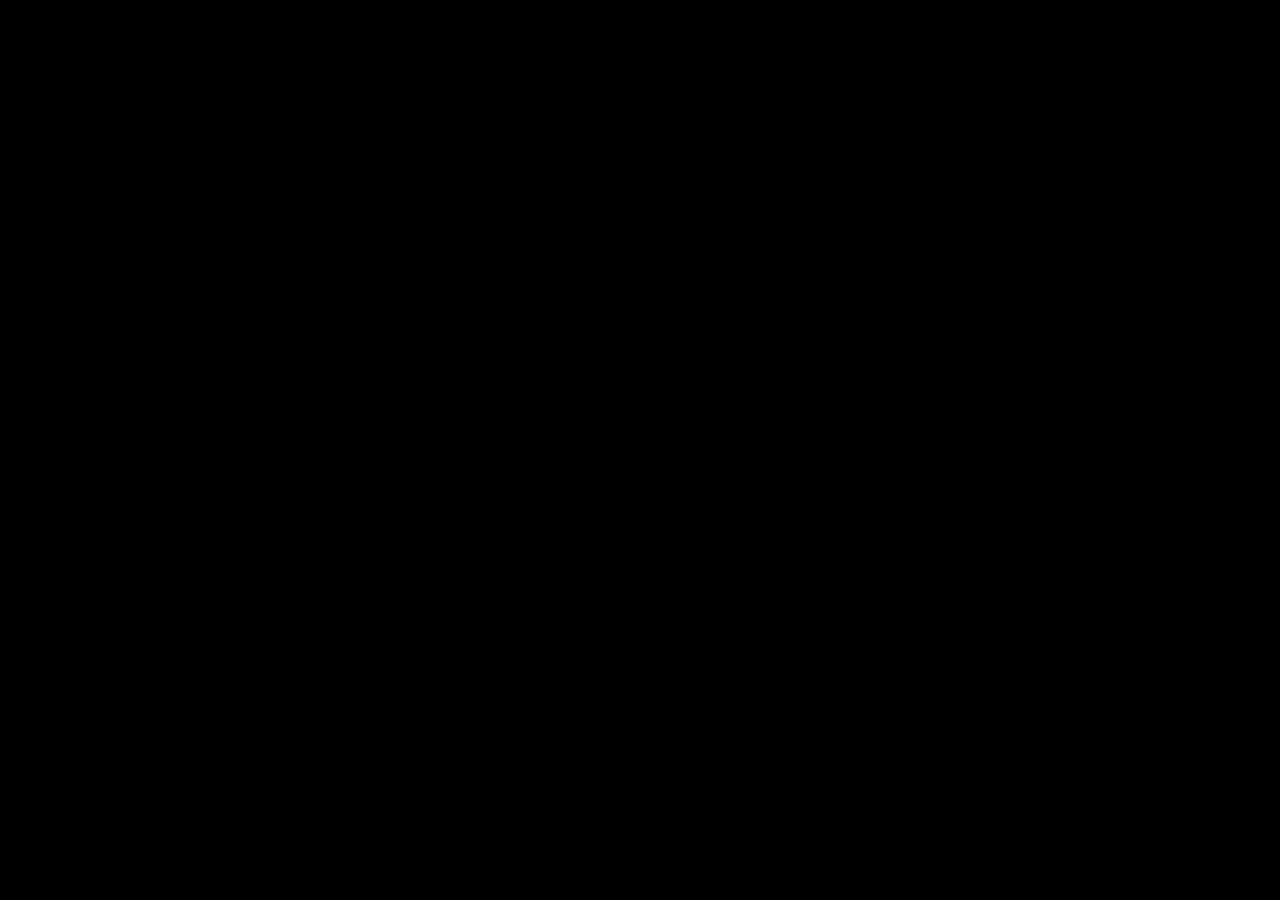
==== bodies/index.html @ d1230d13 "hello!" ====
<!doctype html>
<html lang="en">
<head>
	<meta charset="UTF-8">
  	<title>title</title>
  	<link rel="stylesheet" href="css/normalize.min.css">
  	<link rel="stylesheet" href="css/styles.css">
  	<meta name="viewport" content="initial-scale=1, maximum-scale=1">
  	<link rel="shortcut icon" href="img/fav-icon.ico">
</head>
<body>


  

  <script type="text/javascript" src="https://code.jquery.com/jquery-2.1.1.min.js"></script>
  <script src="js/script.js" type="text/javascript"></script>
  <script src="js/modernizr.js" type="text/javascript"></script>
</body>
</html>
---- bodies/css/styles.css ----
@import url(http://fonts.googleapis.com/css?family=Oswald:300,400,700);
@import url(http://fonts.googleapis.com/css?family=Carrois+Gothic+SC);
@import url(http://fonts.googleapis.com/css?family=Muli:300,400);
.clearfix:before,
.clearfix:after {
  content: " ";
  display: table; }

.clearfix:after {
  clear: both; }

* {
  -webkit-box-sizing: border-box;
  -moz-box-sizing: border-box;
  box-sizing: border-box; }

@font-face {
  font-family: 'LatoLatinThin';
  src: url("../fonts/LatoLatin/LatoLatinThin-Regular.eot");
  src: url("../fonts/LatoLatin/LatoLatinThin-Regular.eot?#iefix") format("embedded-opentype"), url("../fonts/LatoLatin/LatoLatinThin-Regular.woff") format("woff"), url("../fonts/LatoLatin/LatoLatinThin-Regular.ttf") format("truetype");
  font-style: normal;
  font-weight: normal;
  text-rendering: optimizeLegibility; }
@font-face {
  font-family: 'LatoLatinReg';
  src: url("../fonts/LatoLatin/LatoLatin-Regular.eot");
  src: url("../fonts/LatoLatin/LatoLatin-Regular.eot?#iefix") format("embedded-opentype"), url("../fonts/LatoLatin/LatoLatin-Regular.woff") format("woff"), url("../fonts/LatoLatin/LatoLatin-Regular.ttf") format("truetype");
  font-style: normal;
  font-weight: normal;
  text-rendering: optimizeLegibility; }
html, body {
  width: 100%;
  height: 100%; }

body {
  background-color: #000; }

h1 {
  color: #FFF;
  font-family: 'LatoLatinThin', sans-serif;
  font-size: 3em;
  margin: 0;
  padding: 0;
  text-align: center;
  margin-top: 50px; }

h2 {
  color: #fff;
  font-family: 'LatoLatinThin', sans-serif;
  text-align: center;
  font-size: 2em; }

h3 {
  color: #fff;
  font-family: 'LatoLatinReg', sans-serif;
  text-align: center;
  font-size: 1em;
  margin-bottom: 100px; }

p {
  color: #fff;
  width: 422px;
  margin: 0 auto;
  font-family: 'LatoLatinThin', sans-serif;
  line-height: 1.3; }

.section1 {
  height: 100%;
  width: 100%; }

.section2 {
  width: 100%; }

.section3 {
  height: 100%;
  width: 100%; }

.container {
  width: 100%;
  height: 100%;
  max-width: 600px;
  max-height: 600px;
  margin: 0 auto;
  margin-top: -50px;
  margin-bottom: 150px; }

@media screen and (max-width: 480px) {
  .section2 {
    padding-top: 5px; }

  .section2 > article > h1 {
    margin-top: 50px;
    margin-bottom: 25px; }

  #task {
    margin-bottom: 100px;
    opacity: 0; }

  #processor {
    opacity: 0; }

  #memory {
    opacity: 0; }

  #graphics {
    opacity: 0; }

  #display {
    opacity: 0; }

  #storage {
    opacity: 0; }

  #connections {
    opacity: 0; }

  #wireless {
    opacity: 0; }

  .displays {
    width: 60%;
    margin: 0 auto; }

  .fourK {
    background-image: url("../img/4k.png");
    width: 126px;
    height: 85px;
    position: absolute;
    background-repeat: no-repeat;
    left: 50%;
    margin: 0 0 0 -200px; }

  .thunderbolt {
    background-image: url("../img/thunderbolt.png");
    width: 126px;
    height: 89px;
    left: 50%;
    position: absolute;
    background-repeat: no-repeat;
    margin: 0 0 0 75px; }

  .display-h3 {
    margin-top: 150px; }

  .line1 {
    height: 0%;
    border-bottom: solid 1px white; }

  .usb-port {
    background-image: url("../img/usb-port.png");
    width: 230px;
    height: 64px;
    margin: 0 auto;
    background-repeat: no-repeat;
    margin-bottom: 25px; }

  #thunderbolt-port {
    opacity: 0; }

  #ethernet {
    opacity: 0; }

  #usb-port {
    opacity: 0; }

  #hdmi {
    opacity: 0; }

  #ac {
    opacity: 0; }

  #bluetooth {
    opacity: 0; }

  .thunderbolt-port {
    background-image: url("../img/thunderbolt-port.png");
    width: 230px;
    height: 64px;
    margin: 0 auto;
    margin-bottom: 25px;
    background-repeat: no-repeat; }

  .ethernet {
    background-image: url("../img/ethernet.png");
    width: 230px;
    height: 64px;
    margin: 0 auto;
    margin-bottom: 25px;
    background-repeat: no-repeat; }

  .hdmi {
    background-image: url("../img/hdmi-port.png");
    width: 230px;
    height: 64px;
    margin: 0 auto; }

  .connections {
    margin-top: 100px;
    margin-bottom: 50px; }

  .wireless {
    margin-top: 100px;
    margin-bottom: 50px; }

  .ac {
    background-image: url("../img/ac.png");
    width: 73px;
    height: 96px;
    margin: 0 auto;
    background-repeat: no-repeat;
    margin-bottom: 25px; }

  .bluetooth {
    background-image: url("../img/bluetooth.png");
    width: 115px;
    height: 96px;
    background-repeat: no-repeat;
    margin: 0 auto;
    margin-bottom: 50px; } }
@media screen and (max-width: 500px) {
  .section2 > article > h1 {
    margin-bottom: 25px; } }
@media screen and (max-width: 600px) {
  .thunderbolt {
    margin: 0 0 0 50px; }

  .fourK {
    margin: 0 0 0 -175px; }

  .container {
    width: 100%;
    height: 100%;
    margin: 0 auto; }

  h1 {
    margin-left: 0;
    float: none;
    text-align: center;
    font-size: 2.2em; }

  p {
    width: 233px; }

  h2 {
    font-size: 1.8em; }

  h3 {
    width: 75%;
    margin: 0 auto;
    font-size: .8em;
    margin-bottom: 50px; } }
@media screen and (min-width: 1256px) {
  .container {
    max-width: 700px;
    max-height: 700px; }

  .macpro {
    margin-top: -100px; }

  #h1 {
    margin-left: 110px;
    float: left; }

  .section2 > article > h1 {
    text-align: center; } }
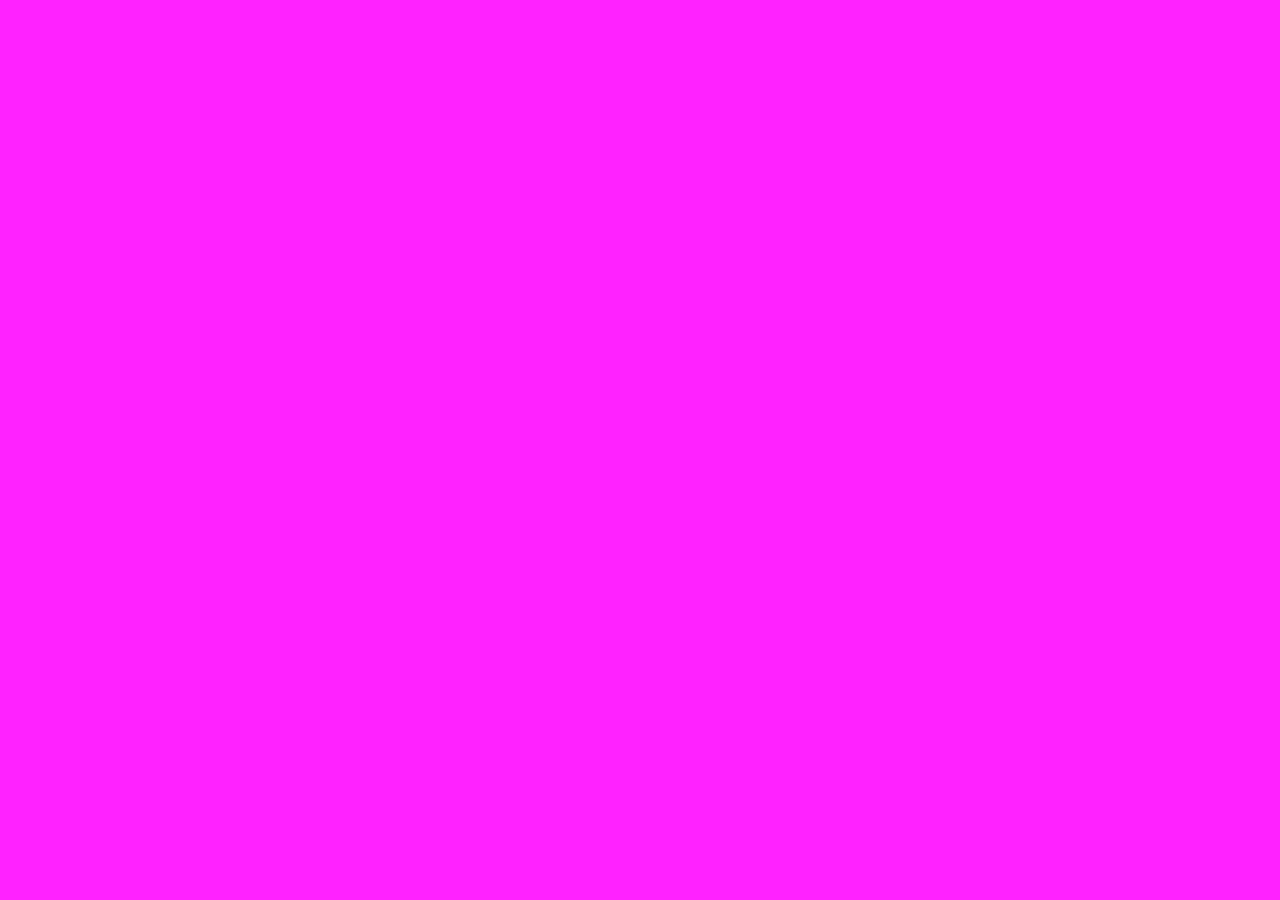
==== commit 30252a8a: "fixed template! ready to go!" ====
--- a/bodies/index.html
+++ b/bodies/index.html
@@ -4,7 +4,7 @@
 	<meta charset="UTF-8">
   	<title>title</title>
   	<link rel="stylesheet" href="css/normalize.min.css">
-  	<link rel="stylesheet" href="css/styles.css">
+  	<link rel="stylesheet" href="css/style.css">
   	<meta name="viewport" content="initial-scale=1, maximum-scale=1">
   	<link rel="shortcut icon" href="img/fav-icon.ico">
 </head>
--- a/bodies/css/style.css
+++ b/bodies/css/style.css
@@ -0,0 +1,30 @@
+/*--------------------------------------------------------------
+>>> TABLE OF CONTENTS:
+----------------------------------------------------------------
+1.0 mixins
+2.0 content
+--------------------------------------------------------------*/
+/*--------------------------------------------------------------
+1 MIXINS
+--------------------------------------------------------------*/
+/*--------------------------------------------------------------
+2.0 Content
+--------------------------------------------------------------*/
+/*--------------------------------------------------------------
+10.1 Posts and pages
+--------------------------------------------------------------*/
+body {
+  background-color: #222; }
+  @media all and (min-width: 768px) {
+    body {
+      background-color: #fff; } }
+  @media all and (min-width: 980px) {
+    body {
+      background-color: #f2f; } }
+
+/*--------------------------------------------------------------
+10.2 Asides
+--------------------------------------------------------------*/
+/*--------------------------------------------------------------
+10.3 Comments
+--------------------------------------------------------------*/
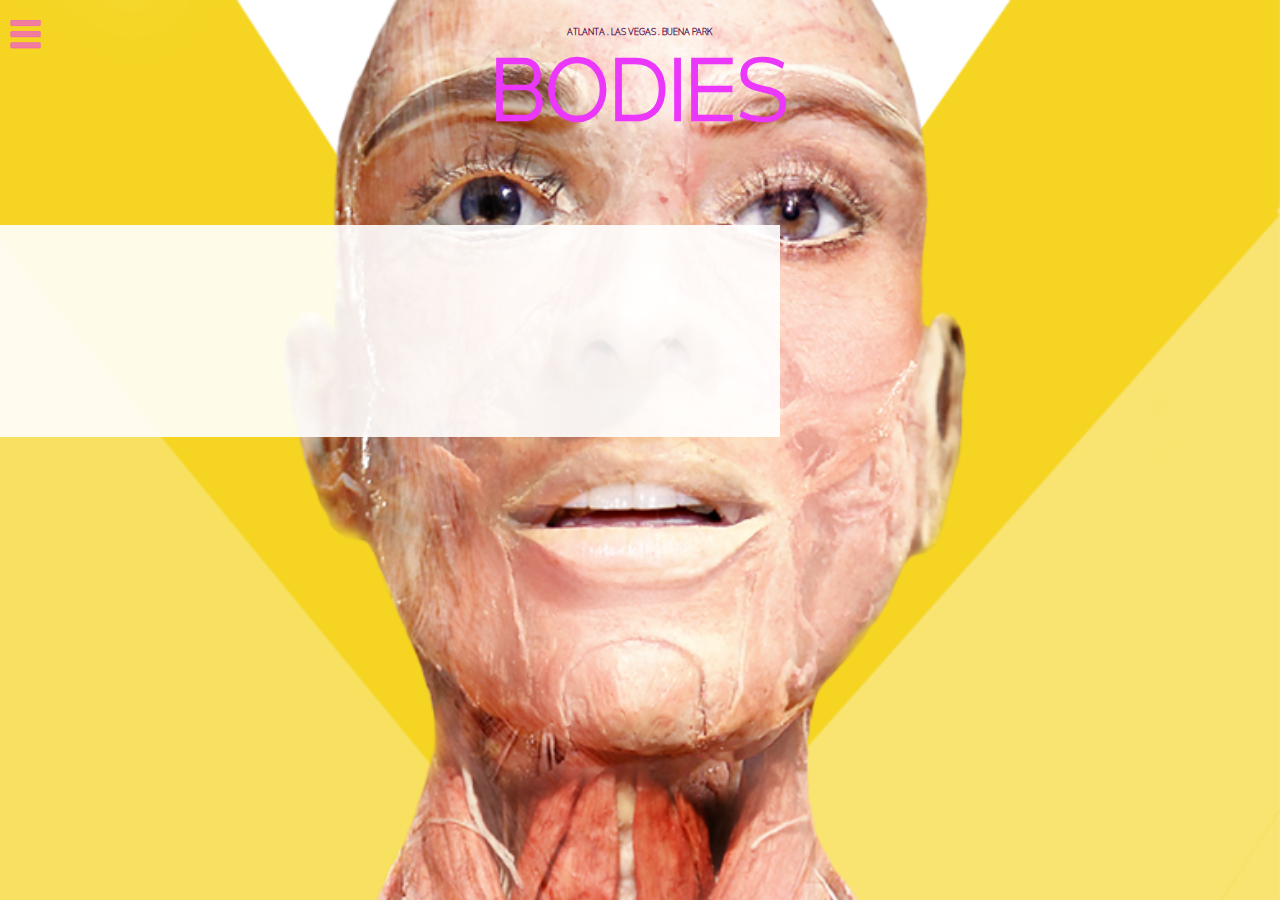
==== commit 576750bc: "new html files etc" ====
--- a/bodies/index.html
+++ b/bodies/index.html
@@ -9,9 +9,23 @@
   	<link rel="shortcut icon" href="img/fav-icon.ico">
 </head>
 <body>
-
-
-  
+<section class="home">
+	<div class="home-background"></div>
+	<div class="body-mobile"></div>
+	<div class="burger"></div>
+	<h3>ATLANTA . LAS VEGAS . BUENA PARK</h3>
+	<h1>BODIES</h1>
+	<nav class="mobile-menu">
+		<ul>
+			<a href="about.html"><li>About</li></a>
+			<a href="endo.html"><li>endocrine to endo-fine</li></a>
+			<a href="tricks.html"><li>3 tricks to accentuate your cheekbones</li></a>
+			<a href="seduce.html"><li>5 seductive poses</li></a>
+			<a href="preserve.html"><li>preserve your looks</li></a>
+			<a href="poll.html"><li>who wore thier dermis better</li></a>
+		</ul>
+	</nav>
+</section>
 
   <script type="text/javascript" src="https://code.jquery.com/jquery-2.1.1.min.js"></script>
   <script src="js/script.js" type="text/javascript"></script>
--- a/bodies/css/style.css
+++ b/bodies/css/style.css
@@ -13,14 +13,164 @@
 /*--------------------------------------------------------------
 10.1 Posts and pages
 --------------------------------------------------------------*/
-body {
-  background-color: #222; }
-  @media all and (min-width: 768px) {
-    body {
-      background-color: #fff; } }
-  @media all and (min-width: 980px) {
-    body {
-      background-color: #f2f; } }
+.burger {
+  background-image: url("../img/burger.png");
+  position: relative;
+  width: 31px;
+  height: 29px;
+  left: 10px;
+  top: 20px;
+  z-index: 100; }
+
+.mobile-menu {
+  position: absolute;
+  top: 25%;
+  background-color: rgba(255, 255, 255, 0.9);
+  left: -500px;
+  -webkit-transition: 1s;
+  -moz-transition: 1s;
+  -ms-transition: 1s;
+  -o-transition: 1s;
+  transition: 1s;
+  width: 100%;
+  font-family: mesmerize;
+  color: #eb37fb;
+  z-index: 200; }
+  .mobile-menu ul li {
+    text-transform: uppercase;
+    line-height: 30px;
+    font-size: 0.8em;
+    text-shadow: 0.5px 0.5px #ff0000; }
+
+.menu-on {
+  left: 0; }
+
+.about-face {
+  background-image: url("../img/about-face.png");
+  width: 40%;
+  height: 100%;
+  background-repeat: no-repeat;
+  position: absolute;
+  left: 60%;
+  top: 25%; }
+
+.about .mobile-menu, .endo-page .mobile-menu {
+  top: 50px; }
+
+.textarea {
+  position: relative;
+  top: 200px;
+  left: 20px;
+  width: 50%; }
+  .textarea h1 {
+    text-align: center;
+    font-family: mesmerizesb;
+    border-bottom: 1px solid #000; }
+  .textarea span {
+    color: #8F0289; }
+
+.about-page {
+  overflow-y: hidden; }
+
+.endo-page {
+  overflow-x: hidden; }
+
+.endo-body {
+  background-image: url("../img/endo-body.png");
+  width: 80%;
+  height: 80%;
+  background-repeat: no-repeat;
+  position: absolute;
+  left: 25%;
+  top: 90%; }
+
+.endo .textarea {
+  top: 10px;
+  width: 80%; }
+.endo p span {
+  font-family: mesmerizelight;
+  font-size: 1.2em;
+  color: #000; }
+.endo h1 {
+  text-align: left;
+  text-transform: uppercase;
+  border: none;
+  margin-bottom: 0; }
+  .endo h1 span {
+    color: #f5d522;
+    font-family: mesmerizescondensed;
+    font-size: 1.2em; }
+.endo h2 {
+  border-bottom: 1px solid #000;
+  color: #84266c;
+  font-size: 0.9em;
+  font-family: mesmerizeslight-it; }
+
+@font-face {
+  font-family: Avenir;
+  src: url(../fonts/mesmerize/Avenir.ttc); }
+@font-face {
+  font-family: Bodoni;
+  src: url(../fonts/mesmerize/Bodoni.ttf); }
+@font-face {
+  font-family: mesmerize;
+  src: url(../fonts/mesmerize/mesmerize-el.ttf); }
+@font-face {
+  font-family: mesmerizelight;
+  src: url(../fonts/mesmerize/mesmerize-lt.ttf); }
+@font-face {
+  font-family: mesmerizesb;
+  src: url(../fonts/mesmerize/mesmerize-sb.ttf); }
+@font-face {
+  font-family: mesmerizescondensed;
+  src: url(../fonts/mesmerize/mesmerize-cd-rg.ttf); }
+@font-face {
+  font-family: mesmerizeslight-it;
+  src: url(../fonts/mesmerize/mesmerize-ex-lt-it.ttf); }
+h2 {
+  margin: 0; }
+
+a {
+  text-decoration: none;
+  color: #eb37fb; }
+
+p {
+  font-family: Avenir; }
+
+.home-background {
+  position: absolute;
+  background-image: url("../img/home-bg.png");
+  -webkit-background-size: cover;
+  -o-background-size: cover;
+  background-size: cover;
+  width: 100vw;
+  height: 100vh;
+  background-position: center; }
+
+.body-mobile {
+  position: absolute;
+  background-image: url("../img/body-mobile.png");
+  -webkit-background-size: cover;
+  -o-background-size: cover;
+  background-size: cover;
+  width: 100vw;
+  height: 100vh;
+  background-position: center; }
+
+.home h1 {
+  position: relative;
+  text-align: center;
+  font-family: mesmerize;
+  font-size: 5em;
+  color: #eb37fb;
+  top: -60px; }
+.home h3 {
+  font-size: 0.5em;
+  position: relative;
+  text-align: center;
+  font-family: mesmerize;
+  color: #470244;
+  top: -10px; }
 
 /*--------------------------------------------------------------
 10.2 Asides
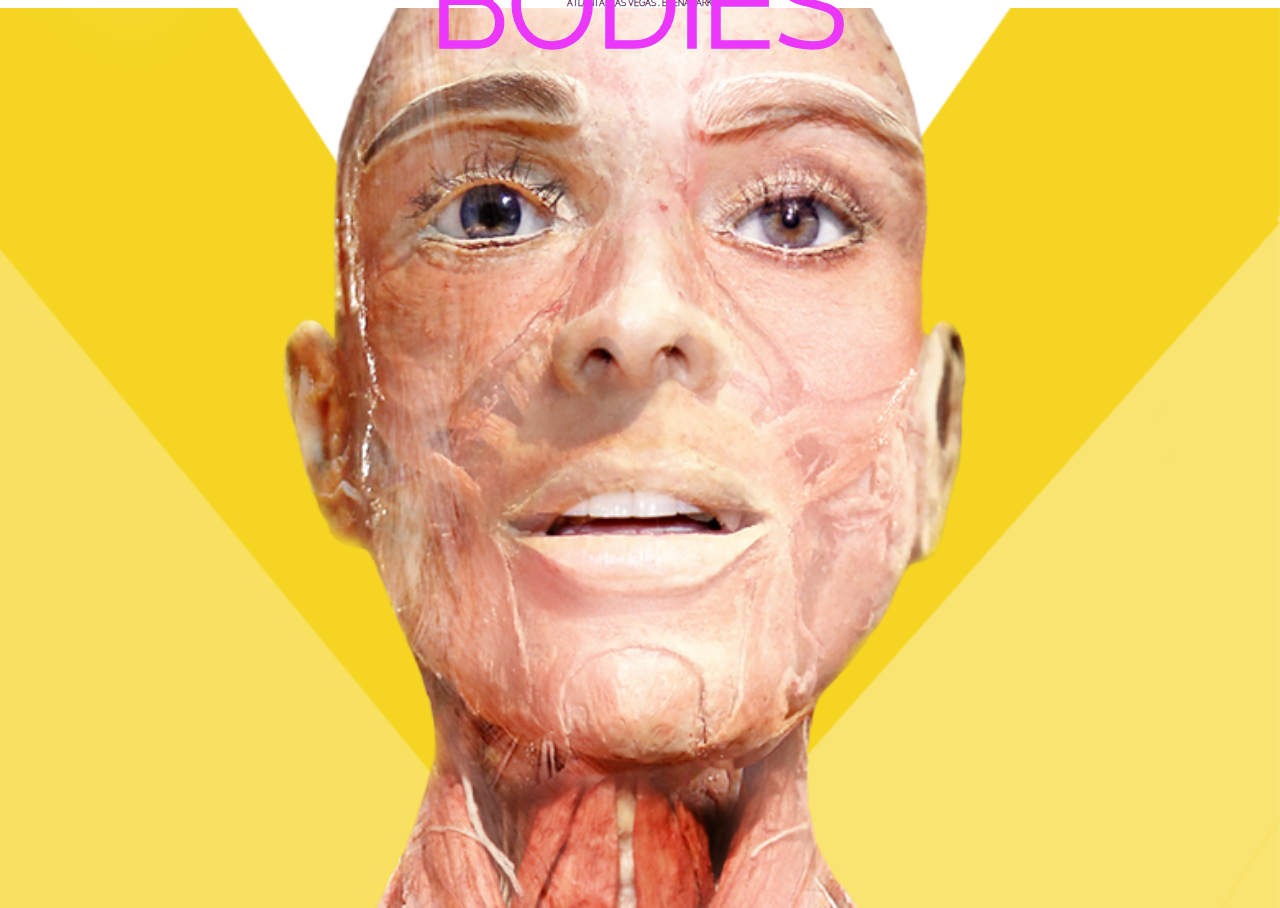
==== commit fe83217d: "tricks is desktop ready" ====
--- a/bodies/index.html
+++ b/bodies/index.html
@@ -13,8 +13,11 @@
 	<div class="home-background"></div>
 	<div class="body-mobile"></div>
 	<div class="burger"></div>
-	<h3>ATLANTA . LAS VEGAS . BUENA PARK</h3>
-	<h1>BODIES</h1>
+	<div class="bodies-header">	
+		<h3>ATLANTA . LAS VEGAS . BUENA PARK</h3>
+		<h1>BODIES</h1>
+	</div>
+
 	<nav class="mobile-menu">
 		<ul>
 			<a href="about.html"><li>About</li></a>
--- a/bodies/css/style.css
+++ b/bodies/css/style.css
@@ -1,15 +1,3 @@
-/*--------------------------------------------------------------
->>> TABLE OF CONTENTS:
-----------------------------------------------------------------
-1.0 mixins
-2.0 content
---------------------------------------------------------------*/
-/*--------------------------------------------------------------
-1 MIXINS
---------------------------------------------------------------*/
-/*--------------------------------------------------------------
-2.0 Content
---------------------------------------------------------------*/
 /*--------------------------------------------------------------
 10.1 Posts and pages
 --------------------------------------------------------------*/
@@ -26,7 +14,7 @@
   position: absolute;
   top: 25%;
   background-color: rgba(255, 255, 255, 0.9);
-  left: -500px;
+  left: -900px;
   -webkit-transition: 1s;
   -moz-transition: 1s;
   -ms-transition: 1s;
@@ -35,7 +23,8 @@
   width: 100%;
   font-family: mesmerize;
   color: #eb37fb;
-  z-index: 200; }
+  z-index: 200;
+  padding-left: 15px; }
   .mobile-menu ul li {
     text-transform: uppercase;
     line-height: 30px;
@@ -45,6 +34,29 @@
 .menu-on {
   left: 0; }
 
+@media all and (min-width: 768px) {
+  .mobile-menu, .burger {
+    display: none; } }
+
+.menu {
+  display: none; }
+  .menu ul {
+    width: 210px;
+    margin: 0 auto;
+    margin-top: -60px; }
+    .menu ul li {
+      float: left;
+      margin-left: 15px;
+      font-family: mesmerizes-ultra-lt;
+      color: #670263; }
+  @media all and (min-width: 768px) {
+    .menu {
+      display: inline; } }
+
+ul, li {
+  list-style: none;
+  padding: 0; }
+
 .about-face {
   background-image: url("../img/about-face.png");
   width: 40%;
@@ -54,7 +66,7 @@
   left: 60%;
   top: 25%; }
 
-.about .mobile-menu, .endo-page .mobile-menu {
+.about .mobile-menu, .endo-page .mobile-menu, .tricks-page .mobile-menu, .preserve-page .mobile-menu, .seductive-page .mobile-menu {
   top: 50px; }
 
 .textarea {
@@ -82,7 +94,7 @@
   background-repeat: no-repeat;
   position: absolute;
   left: 25%;
-  top: 90%; }
+  top: 100%; }
 
 .endo .textarea {
   top: 10px;
@@ -106,6 +118,172 @@
   font-size: 0.9em;
   font-family: mesmerizeslight-it; }
 
+/*SLIDER*/
+#poll img:hover {
+  border: 5px solid #f5d522;
+  border-radius: 6px; }
+
+#seduce,
+#poll {
+  height: 100vh;
+  overflow: hidden; }
+  #seduce .textarea,
+  #poll .textarea {
+    height: 20vh;
+    margin: 0;
+    width: 100%;
+    text-align: center;
+    position: inherit;
+    font-family: 'mesmerize'; }
+    #seduce .textarea h1,
+    #poll .textarea h1 {
+      border-bottom: 0px; }
+
+.slider {
+  min-height: 80vh;
+  background: url("../img/sliderBG.png") no-repeat;
+  background-size: initial;
+  background-position: -12em 4.6em;
+  position: relative;
+  top: -3em; }
+  .slider .slides li {
+    position: absolute !important; }
+    .slider .slides li img {
+      position: relative;
+      top: 4.5em !important; }
+  .slider figcaption {
+    width: 100%;
+    font-family: 'mesmerize';
+    position: absolute;
+    bottom: 10em;
+    text-align: center; }
+
+.tricks-page h2, .preserve-page h2 {
+  padding-left: 50px; }
+.tricks-page h1, .preserve-page h1 {
+  padding-top: 25%;
+  padding-left: 50px; }
+  @media all and (min-width: 768px) {
+    .tricks-page h1, .preserve-page h1 {
+      padding-top: 5%; } }
+
+.seductive-page h1, .tricks-page h1, .preserve-page h1 {
+  font-family: mesmerizescondensed;
+  font-size: 3em;
+  border-bottom: none;
+  margin: 0;
+  color: #8f0289; }
+  .seductive-page h1 span, .tricks-page h1 span, .preserve-page h1 span {
+    font-family: Bodoni;
+    color: #f5d522;
+    font-size: 1.5em; }
+.seductive-page h2, .tricks-page h2, .preserve-page h2 {
+  font-family: mesmerizeslight-it;
+  font-size: 1.2em;
+  margin: 0;
+  color: #8f0289; }
+
+#seduce {
+  height: 100vh;
+  overflow: hidden; }
+  #seduce .textarea {
+    height: 20vh;
+    margin: 0;
+    width: 100%;
+    text-align: center;
+    position: inherit;
+    font-family: 'mesmerize'; }
+
+.slider {
+  min-height: 80vh;
+  background: url("../img/sliderBG.png") no-repeat;
+  background-size: cover;
+  background-position: -19em 1em; }
+  .slider .slides li {
+    position: absolute !important; }
+    .slider .slides li img {
+      position: relative;
+      top: 4.5em !important; }
+
+.trick1 {
+  background-image: url("../img/trick1.png");
+  width: 226px;
+  margin: 0 auto;
+  height: 220px;
+  margin: 0 auto;
+  text-align: center;
+  margin-bottom: 35px;
+  background-repeat: no-repeat; }
+
+.trick2 {
+  background-image: url("../img/trick2.png");
+  width: 226px;
+  margin: 0 auto;
+  height: 220px;
+  margin-bottom: 35px;
+  background-repeat: no-repeat; }
+
+.trick3 {
+  background-image: url("../img/trick3.png");
+  height: 220px;
+  width: 226px;
+  margin: 0 auto;
+  margin-bottom: 35px;
+  background-repeat: no-repeat;
+  padding-bottom: 100px; }
+
+.tricks-imgs {
+  padding-top: 100px; }
+  @media all and (min-width: 768px) {
+    .tricks-imgs ul {
+      width: 760px;
+      margin: 0 auto; } }
+  @media all and (min-width: 768px) {
+    .tricks-imgs ul li {
+      float: left;
+      margin-left: 25px; } }
+  .tricks-imgs figcaption {
+    padding-top: 230px;
+    text-align: center;
+    font-family: Avenir;
+    color: #8f0289; }
+
+.tricks-page .bodies-header {
+  display: none; }
+  @media all and (min-width: 768px) {
+    .tricks-page .bodies-header h3 {
+      padding-top: 30px; } }
+  @media all and (min-width: 768px) {
+    .tricks-page .bodies-header {
+      display: block; } }
+
+.embalming {
+  background-image: url("../img/embalming.png");
+  width: 85px;
+  height: 115px;
+  background-repeat: no-repeat;
+  position: absolute;
+  left: 50%;
+  top: 140%;
+  margin-left: -42.5px; }
+  .embalming figcaption {
+    margin-top: 125px;
+    text-align: center;
+    border-bottom: 1px solid #000;
+    font-size: 0.8em; }
+
+.preserve-body {
+  background-image: url("../img/preserve-body.png");
+  width: 80%;
+  height: 80%;
+  background-repeat: no-repeat;
+  position: absolute;
+  left: 25%;
+  top: 180%; }
+
+.preserve-page .textarea span {
+  color: #eb37fb; }
+
 @font-face {
   font-family: Avenir;
   src: url(../fonts/mesmerize/Avenir.ttc); }
@@ -127,6 +305,9 @@
 @font-face {
   font-family: mesmerizeslight-it;
   src: url(../fonts/mesmerize/mesmerize-ex-lt-it.ttf); }
+@font-face {
+  font-family: mesmerizes-ultra-lt;
+  src: url(../fonts/mesmerize/mesmerize-ul.ttf); }
 h2 {
   margin: 0; }
 
@@ -157,14 +338,18 @@
   height: 100vh;
   background-position: center; }
 
-.home h1 {
+.bodies-header h1 {
   position: relative;
   text-align: center;
   font-family: mesmerize;
   font-size: 5em;
   color: #eb37fb;
   top: -60px; }
-.home h3 {
+  @media all and (min-width: 768px) {
+    .bodies-header h1 {
+      font-size: 7em;
+      margin-top: -30px; } }
+.bodies-header h3 {
   font-size: 0.5em;
   position: relative;
   text-align: center;
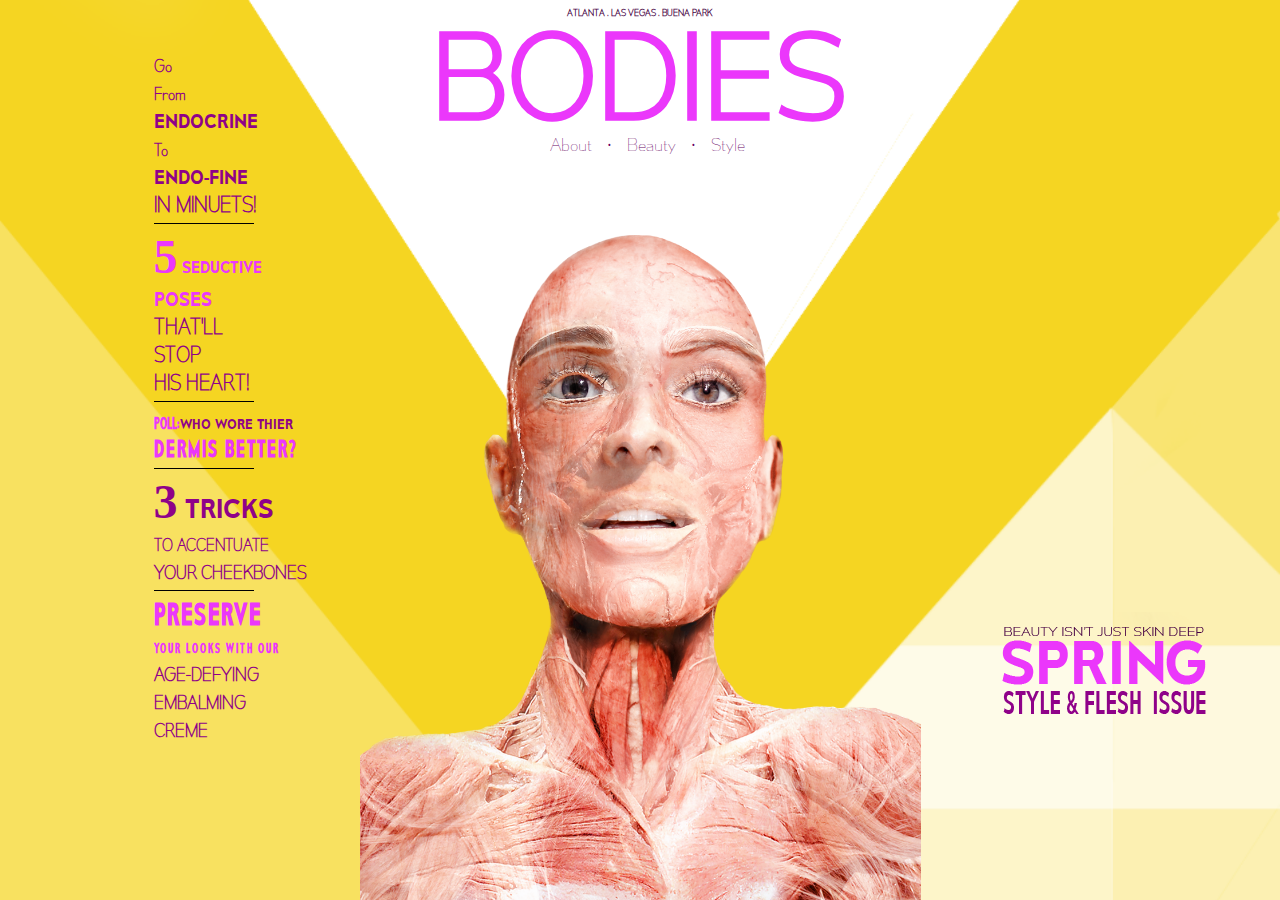
==== commit 5c59a3f4: "home page" ====
--- a/bodies/index.html
+++ b/bodies/index.html
@@ -1,5 +1,5 @@
 <!doctype html>
-<html lang="en">
+<html lang="en" class="home-page">
 <head>
 	<meta charset="UTF-8">
   	<title>title</title>
@@ -11,7 +11,10 @@
 <body>
 <section class="home">
 	<div class="home-background"></div>
+	<div class="home-background-full"></div>
 	<div class="body-mobile"></div>
+	<div class="body-full"></div>
+	<div class="issue-full"></div>
 	<div class="burger"></div>
 	<div class="bodies-header">	
 		<h3>ATLANTA . LAS VEGAS . BUENA PARK</h3>
@@ -28,6 +31,34 @@
 			<a href="poll.html"><li>who wore thier dermis better</li></a>
 		</ul>
 	</nav>
+
+	<nav class="menu">
+		<ul>
+			<li>About</li>
+			<li>•</li>
+			<li>Beauty</li>
+			<li>•</li>
+			<li>Style</li>
+		</ul>
+	</nav> 
+
+ <div class="home-nav">
+	<a href="endo.html"><h2><span class="one">Go </br>From</br></span><span class="two">ENDOCRINE</span></br><span class="one"> To </span>
+	</br><span class="two">ENDO-FINE</span></br><span class="three">IN MINUETS!</span></h2>
+	<div class="line"></div></a>
+
+	<a href="seduce.html"><h2><span class="four">5</span><span class="five"> seductive</span><span class="six"> </br>poses</span></br> <span class="three">that'll</br> stop</br> his heart!</span></h2></a>
+
+	<a href="poll.html"><div class="line"></div>
+	<h2><span class="eight">poll:</span><span class="seven">who wore thier</span></br><span class="nine"> dermis better?</span></h2></a>
+
+	<div class="line"></div>
+	<a href="tricks.html"><h2><span class="ten">3</span><span class="one-one"> tricks</span></br> <span class="one">TO ACCENTUATE</span></br><span class="one-two"> your cheekbones</span></h2></a>
+
+	<div class="line"></div>
+	<a href="preserve.html"><h2><span class="one-three">preserve</span></br><span class="one-four"> your looks with our</span></br><span class="one-two"> age-defying</br> embalming</br> creme</span></h2></a>
+ </div>
+
 </section>
 
   <script type="text/javascript" src="https://code.jquery.com/jquery-2.1.1.min.js"></script>
--- a/bodies/css/style.css
+++ b/bodies/css/style.css
@@ -41,6 +41,7 @@
 .menu {
   display: none; }
   .menu ul {
+    position: relative;
     width: 210px;
     margin: 0 auto;
     margin-top: -60px; }
@@ -52,6 +53,19 @@
   @media all and (min-width: 768px) {
     .menu {
       display: inline; } }
+
+.home-page .bodies-header {
+  margin-top: -20px; }
+  .home-page .bodies-header h1 {
+    margin-top: 50px; }
+.home-page .menu ul {
+  margin-top: -142px; }
+
+.tricks-page .bodies-header {
+  display: none; }
+  @media all and (min-width: 768px) {
+    .tricks-page .bodies-header {
+      display: block; } }
 
 ul, li {
   list-style: none;
@@ -248,15 +262,6 @@
     font-family: Avenir;
     color: #8f0289; }
 
-.tricks-page .bodies-header {
-  display: none; }
-  @media all and (min-width: 768px) {
-    .tricks-page .bodies-header h3 {
-      padding-top: 30px; } }
-  @media all and (min-width: 768px) {
-    .tricks-page .bodies-header {
-      display: block; } }
-
 .embalming {
   background-image: url("../img/embalming.png");
   width: 85px;
@@ -308,6 +313,12 @@
 @font-face {
   font-family: mesmerizes-ultra-lt;
   src: url(../fonts/mesmerize/mesmerize-ul.ttf); }
+@font-face {
+  font-family: mesmerizessemibold;
+  src: url(../fonts/mesmerize/mesmerize-sb.ttf); }
+@font-face {
+  font-family: mesmerizessemicondensed;
+  src: url(../fonts/mesmerize/mesmerize-sc-ul.ttf); }
 h2 {
   margin: 0; }
 
@@ -327,6 +338,27 @@
   width: 100vw;
   height: 100vh;
   background-position: center; }
+  @media all and (min-width: 768px) {
+    .home-background {
+      display: none; } }
+
+.home-background-full {
+  display: none; }
+  @media all and (min-width: 768px) {
+    .home-background-full {
+      display: block;
+      position: absolute;
+      background-image: url("../img/home-bg-full.png");
+      -webkit-background-size: cover;
+      -o-background-size: cover;
+      background-size: cover;
+      width: 100vw;
+      height: 100vh;
+      top: 0;
+      left: 0;
+      right: 0;
+      top: 0;
+      background-position: center; } }
 
 .body-mobile {
   position: absolute;
@@ -337,6 +369,43 @@
   width: 100vw;
   height: 100vh;
   background-position: center; }
+  @media all and (min-width: 768px) {
+    .body-mobile {
+      display: none; } }
+
+.body-full {
+  display: none; }
+  @media all and (min-width: 768px) {
+    .body-full {
+      display: block;
+      position: absolute;
+      background-image: url("../img/body-full.png");
+      -webkit-background-size: contain;
+      -o-background-size: contain;
+      background-size: contain;
+      background-repeat: no-repeat;
+      width: 100%;
+      height: 90%;
+      background-position: center;
+      bottom: 0; } }
+
+.issue-full {
+  display: none; }
+  @media all and (min-width: 768px) {
+    .issue-full {
+      display: block;
+      position: absolute;
+      float: right;
+      right: 5%;
+      top: 68%;
+      background-image: url("../img/issue-full.png");
+      -webkit-background-size: contain;
+      -o-background-size: contain;
+      background-size: contain;
+      width: 214px;
+      height: 102px;
+      background-repeat: no-repeat;
+      background-position: center; } }
 
 .bodies-header h1 {
   position: relative;
@@ -347,15 +416,120 @@
   top: -60px; }
   @media all and (min-width: 768px) {
     .bodies-header h1 {
-      font-size: 7em;
-      margin-top: -30px; } }
+      font-size: 7em; } }
 .bodies-header h3 {
   font-size: 0.5em;
   position: relative;
   text-align: center;
   font-family: mesmerize;
-  color: #470244;
-  top: -10px; }
+  color: #470244; }
+  @media all and (min-width: 768px) {
+    .bodies-header h3 {
+      padding-top: 20px; } }
+
+.home-nav {
+  display: none; }
+  @media all and (min-width: 768px) {
+    .home-nav {
+      display: block;
+      position: absolute;
+      left: 12%;
+      float: left;
+      width: 25%;
+      top: 50px; }
+      .home-nav h2 {
+        text-align: left; } }
+
+.one {
+  color: #8f0289;
+  font-size: .7em;
+  font-family: mesmerizessemicondensed; }
+
+.two {
+  font-family: mesmerizessemibold;
+  color: #8f0289;
+  font-size: .7em; }
+
+.three {
+  color: #8f0289;
+  font-size: .9em;
+  font-family: mesmerizessemicondensed;
+  text-transform: uppercase; }
+
+.four {
+  font-family: Bodoni;
+  color: #eb37fb;
+  font-size: 2em; }
+
+.five {
+  font-family: mesmerizessemibold;
+  color: #eb37fb;
+  font-size: .6em;
+  text-transform: uppercase; }
+
+.six {
+  font-family: mesmerizessemibold;
+  color: #eb37fb;
+  font-size: .7em;
+  text-transform: uppercase; }
+
+.line {
+  width: 100px;
+  height: 1px;
+  background-color: #000;
+  margin-top: 5px;
+  margin-bottom: 5px; }
+
+.seven {
+  font-family: mesmerizessemibold;
+  color: #8f0289;
+  font-size: .5em;
+  text-transform: uppercase; }
+
+.eight {
+  font-family: mesmerizescondensed;
+  color: #eb37fb;
+  font-size: .6em;
+  text-transform: uppercase; }
+
+.nine {
+  font-family: mesmerizescondensed;
+  color: #eb37fb;
+  font-size: .9em;
+  text-transform: uppercase;
+  letter-spacing: 2px; }
+
+.ten {
+  font-family: Bodoni;
+  color: #8f0289;
+  font-size: 2em; }
+
+.one-one {
+  font-family: mesmerizessemibold;
+  color: #8f0289;
+  font-size: 1em;
+  text-transform: uppercase; }
+
+.one-two {
+  color: #8f0289;
+  font-size: .8em;
+  font-family: mesmerizessemicondensed;
+  text-transform: uppercase; }
+
+.one-three {
+  font-family: mesmerizescondensed;
+  color: #eb37fb;
+  font-size: 1.2em;
+  text-transform: uppercase;
+  letter-spacing: 2px; }
+
+.one-four {
+  font-family: mesmerizescondensed;
+  color: #eb37fb;
+  font-size: 0.5em;
+  text-transform: uppercase;
+  letter-spacing: 2px;
+  margin-top: -2px; }
 
 /*--------------------------------------------------------------
 10.2 Asides
